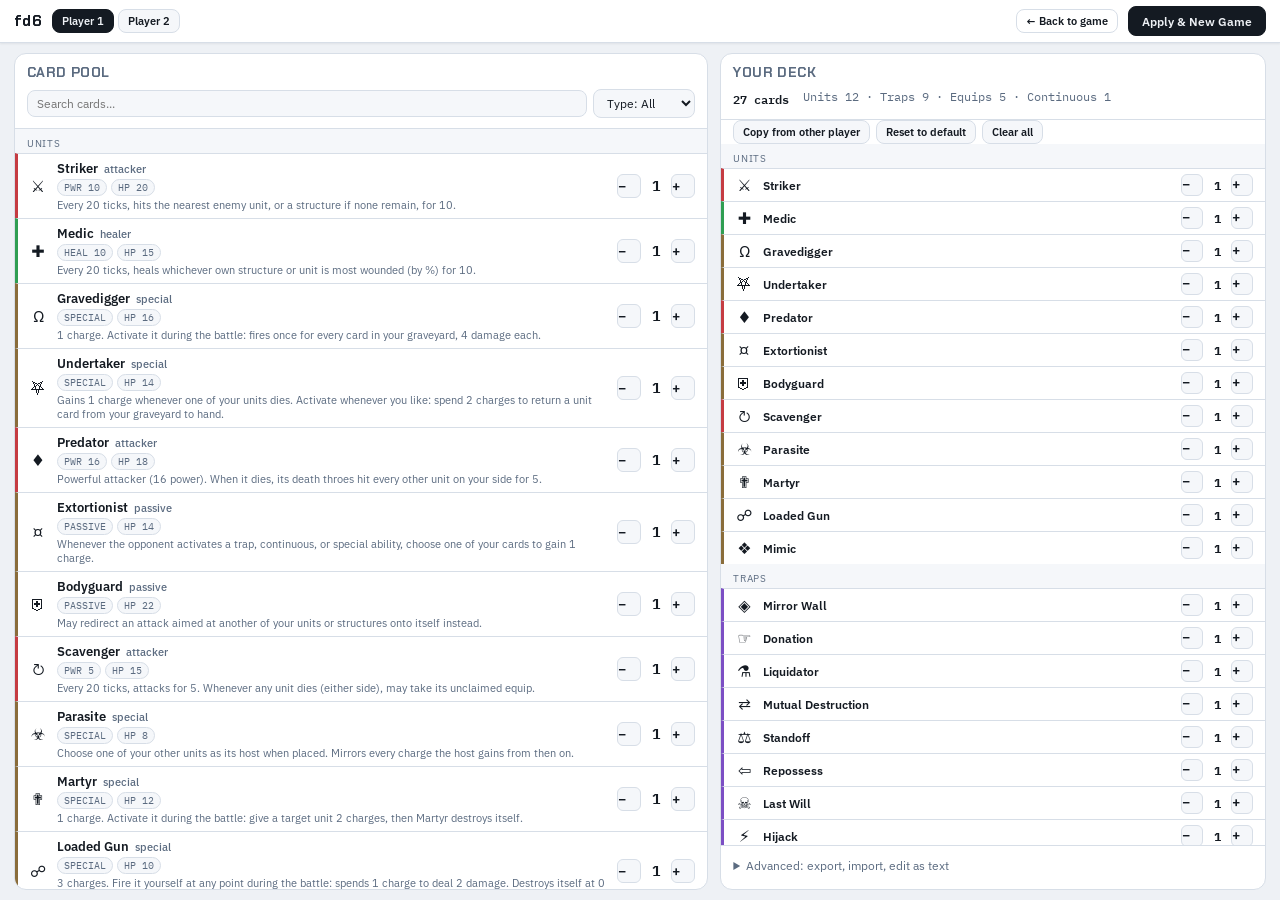
==== decks.html @ 90c2133b "wip" ====
<!DOCTYPE html>
<html lang="en">
<head>
<meta charset="UTF-8">
<meta name="viewport" content="width=device-width, initial-scale=1.0">
<title>Deck Builder · fd6</title>
<link rel="preconnect" href="https://fonts.gstatic.com" crossorigin>
<link rel="stylesheet" href="https://fonts.googleapis.com/css2?family=Chakra+Petch:wght@500;600;700&family=IBM+Plex+Sans:wght@400;500;600&family=IBM+Plex+Mono:wght@400;500;600&display=swap">
<link rel="stylesheet" href="shared.css">
<style>
  html,body{ overflow:hidden; }

  .deck-tabs{ display:flex; gap:4px; }
  .deck-tab.active{ background:var(--text); color:var(--bg); border-color:var(--text); }

  .builder{
    flex:1 1 auto; min-height:0; max-width:1300px; width:100%; margin:0 auto;
    padding:10px 14px; display:flex; gap:12px;
  }
  .pane{
    background:var(--panel); border:1px solid var(--line); border-radius:12px;
    display:flex; flex-direction:column; min-height:0; overflow:hidden;
  }
  .pool-pane{ flex:1 1 56%; }
  .deck-pane{ flex:1 1 44%; }

  .pane-head{ flex:0 0 auto; padding:10px 12px; border-bottom:1px solid var(--line); display:flex; flex-direction:column; gap:8px; }
  .pane-title{ font-family:'Chakra Petch',sans-serif; font-weight:700; font-size:.85rem; letter-spacing:.03em; text-transform:uppercase; color:var(--text-dim); }
  .pane-toolbar{ display:flex; gap:6px; flex-wrap:wrap; align-items:center; }
  .pane-toolbar input[type="search"], .pane-toolbar select{
    font-family:inherit; font-size:.76rem; padding:5px 9px; border-radius:8px;
    border:1px solid var(--line); background:var(--panel-2); color:var(--text);
  }
  .pane-toolbar input[type="search"]{ flex:1 1 140px; min-width:110px; }

  .deck-summary{ display:flex; gap:14px; flex-wrap:wrap; font-size:.72rem; color:var(--text-dim); }
  .deck-summary span:first-child{ color:var(--text); font-weight:600; }
  .deck-summary.warn span:first-child{ color:var(--danger); }

  .pane-list{ flex:1 1 auto; min-height:0; overflow-y:auto; }
  .row-group{ font-size:.6rem; text-transform:uppercase; letter-spacing:.07em; color:var(--text-dim); padding:8px 12px 3px; background:var(--panel-2); position:sticky; top:0; }
  .empty-msg{ font-size:.75rem; color:var(--text-dim); font-style:italic; padding:20px 14px; text-align:center; }

  .row-card{ display:flex; align-items:center; gap:8px; padding:6px 12px 6px 9px; border-top:1px solid var(--line); border-left:3px solid var(--line); }
  .row-card.cattack{ border-left-color:var(--danger); }
  .row-card.cheal{ border-left-color:var(--heal); }
  .row-card.ctrap{ border-left-color:var(--trap); }
  .row-card.cequip{ border-left-color:var(--equip); }
  .row-card.cspecial{ border-left-color:var(--special); }
  .row-card .icon{ width:22px; text-align:center; font-size:1rem; flex:0 0 auto; }
  .row-card .info{ flex:1 1 auto; min-width:0; }
  .row-card .name{ font-weight:600; font-size:.8rem; }
  .row-card .name small{ font-weight:500; color:var(--text-dim); margin-left:6px; font-size:.68rem; }
  .row-card .pills{ display:flex; gap:4px; flex-wrap:wrap; margin:2px 0; }
  .pill-stat{ font-size:.62rem; padding:1px 6px; border-radius:999px; background:var(--panel-2); border:1px solid var(--line); color:var(--text-dim); white-space:nowrap; }
  .row-card .fx{ font-size:.7rem; color:var(--text-dim); }
  .row-card.maxed{ opacity:.55; }

  /* pool pane: full stepper */
  .stepper{ display:flex; align-items:center; gap:2px; flex:0 0 auto; }
  .stepper button{ width:24px; height:24px; padding:0; border-radius:6px; font-size:.9rem; line-height:1; }
  .stepper b{ width:26px; text-align:center; font-size:.85rem; }

  /* deck pane: compact manifest row */
  .row-card.compact{ padding:5px 12px 5px 9px; cursor:pointer; }
  .row-card.compact:hover{ background:var(--panel-2); }
  .row-card.compact .name{ font-size:.78rem; }
  .row-card.compact .qty-ctrl{ display:flex; align-items:center; gap:6px; flex:0 0 auto; }
  .row-card.compact .qty-badge{ font-size:.78rem; font-weight:700; min-width:16px; text-align:center; }
  .row-card.compact .mini-btn{ width:22px; height:22px; padding:0; border-radius:6px; font-size:.85rem; line-height:1; }

  .deck-actions{ display:flex; gap:6px; flex-wrap:wrap; align-items:center; padding:0 12px; }
  .advanced{ flex:0 0 auto; border-top:1px solid var(--line); padding:8px 12px 12px; }
  .advanced summary{ font-size:.75rem; color:var(--text-dim); cursor:pointer; padding:4px 0; }
  .advanced-body{ display:flex; flex-direction:column; gap:8px; margin-top:6px; }
  .advanced textarea{ width:100%; font-size:.72rem; background:var(--panel-2); color:var(--text); border:1px solid var(--line); border-radius:8px; padding:8px; resize:vertical; }
  .deck-text-status{ font-size:.72rem; color:var(--text-dim); white-space:pre-wrap; }
  .deck-text-status.error{ color:var(--danger); }

  @media (max-width:820px){
    html,body{ overflow-y:auto; }
    .builder{ flex-direction:column; overflow:visible; }
    .pane{ flex:0 0 auto; max-height:60vh; }
  }
</style>
</head>
<body>

<header class="topbar">
  <div class="topbar-inner">
    <div class="brand">fd6<small>deck builder</small></div>
    <div class="deck-tabs" role="tablist">
      <button class="btn small deck-tab" id="deckTab0" role="tab">Player 1</button>
      <button class="btn small deck-tab" id="deckTab1" role="tab">Player 2</button>
    </div>
    <span class="spacer"></span>
    <a class="btn ghost small" href="index.html">← Back to game</a>
    <button class="btn primary" id="deckApply">Apply &amp; New Game</button>
  </div>
</header>

<main class="builder">
  <section class="pane pool-pane">
    <div class="pane-head">
      <div class="pane-title">Card pool</div>
      <div class="pane-toolbar">
        <input type="search" id="deckSearch" placeholder="Search cards..." aria-label="Search cards">
        <select id="deckTypeFilter" aria-label="Filter by type">
          <option value="all">Type: All</option>
          <option value="unit">Units</option>
          <option value="trap">Traps</option>
          <option value="equip">Equips</option>
          <option value="continuous">Continuous</option>
        </select>
      </div>
    </div>
    <div class="pane-list" id="poolList"></div>
  </section>

  <section class="pane deck-pane">
    <div class="pane-head">
      <div class="pane-title">Your deck</div>
      <div class="deck-summary mono" id="deckSummary"><span id="deckTotal"></span><span id="deckBreakdown"></span></div>
    </div>
    <div class="deck-actions">
      <button class="btn small" id="deckCopy">Copy from other player</button>
      <button class="btn small" id="deckDefault">Reset to default</button>
      <button class="btn small" id="deckClearAll" title="Remove every card from this deck">Clear all</button>
    </div>
    <div class="pane-list" id="deckList"></div>
    <details class="advanced">
      <summary>Advanced: export, import, edit as text</summary>
      <div class="advanced-body">
        <textarea id="deckTextarea" class="mono" spellcheck="false" rows="8"></textarea>
        <div class="deck-actions" style="padding:0;">
          <button class="btn small" id="deckTextApply">Apply text</button>
          <span class="deck-text-status" id="deckTextStatus"></span>
        </div>
        <div class="deck-actions" style="padding:0;">
          <button class="btn small" id="deckExport" title="Download both decks as decks.txt">Export file</button>
          <button class="btn small" id="deckImport" title="Load decks from a text file">Import file</button>
          <input type="file" id="deckFileInput" accept=".txt,text/plain" hidden>
        </div>
      </div>
    </details>
  </section>
</main>

<script src="shared.js"></script>
<script>
(function(){
  var deckRecipes = loadDeckRecipes();
  var deckEditorSide = 0;
  var searchText = '';
  var typeFilter = 'all';
  var DECK_GROUPS = [['Units', 'unit'], ['Traps', 'trap'], ['Equips', 'equip'], ['Continuous', 'continuous']];

  function deckTotal(recipe){ return Object.keys(recipe).reduce(function(a, k){ return a + recipe[k]; }, 0); }
  function matchesFilter(card){
    if (typeFilter !== 'all' && card.type !== typeFilter) return false;
    var s = searchText.trim().toLowerCase();
    if (!s) return true;
    return card.name.toLowerCase().indexOf(s) !== -1 || card.effect.toLowerCase().indexOf(s) !== -1;
  }
  function visibleKeys(){
    return Object.keys(CARD_DEFS).filter(function(key){ return matchesFilter(CARD_DEFS[key]); });
  }

  function renderPool(){
    var recipe = deckRecipes[deckEditorSide];
    var keys = visibleKeys();
    var list = document.getElementById('poolList');
    list.innerHTML = '';
    DECK_GROUPS.forEach(function(g){
      var groupKeys = keys.filter(function(key){ return CARD_DEFS[key].type === g[1]; });
      if (!groupKeys.length) return;
      list.appendChild(el('div', 'row-group', {})).textContent = g[0];
      groupKeys.forEach(function(key){
        var card = CARD_DEFS[key];
        var qty = recipe[key];
        var maxed = qty >= MAX_COPIES;
        var row = el('div', 'row-card ' + cardColorClass(card) + (maxed ? ' maxed' : ''), {});
        var sub = card.type === 'unit' ? card.unitType : '';
        var lines = statLines(card).filter(Boolean);
        var pills = lines.map(function(l){ return '<span class="pill-stat mono">' + l + '</span>'; }).join('');
        row.innerHTML =
          '<div class="icon">' + card.icon + '</div>' +
          '<div class="info"><div class="name">' + card.name + (sub ? '<small>' + sub + '</small>' : '') + '</div>' +
          '<div class="pills">' + pills + '</div>' +
          '<div class="fx">' + card.effect + '</div></div>' +
          '<div class="stepper"><button class="btn" type="button" aria-label="fewer">−</button><b class="mono">' + qty + '</b><button class="btn" type="button" aria-label="more">+</button></div>';
        var btns = row.querySelectorAll('button');
        btns[0].disabled = qty <= 0;
        btns[1].disabled = maxed;
        btns[0].addEventListener('click', function(){ recipe[key] = Math.max(0, recipe[key] - 1); renderAll(); });
        btns[1].addEventListener('click', function(){ recipe[key] = Math.min(MAX_COPIES, recipe[key] + 1); renderAll(); });
        list.appendChild(row);
      });
    });
    if (!keys.length) list.appendChild(el('div', 'empty-msg', {})).textContent = 'No cards match your search.';
  }

  function renderDeckPane(){
    var recipe = deckRecipes[deckEditorSide];
    var total = deckTotal(recipe);
    document.getElementById('deckTotal').textContent = total + ' cards';
    document.getElementById('deckBreakdown').textContent = DECK_GROUPS.map(function(g){
      var n = Object.keys(recipe).reduce(function(a, k){ return a + (CARD_DEFS[k].type === g[1] ? recipe[k] : 0); }, 0);
      return g[0] + ' ' + n;
    }).join(' · ');
    document.getElementById('deckSummary').className = 'deck-summary mono' + (total < INITIAL_HAND ? ' warn' : '');
    if (total < INITIAL_HAND){
      document.getElementById('deckBreakdown').textContent += ' · needs at least ' + INITIAL_HAND + ' for the opening hand';
    }

    var list = document.getElementById('deckList');
    list.innerHTML = '';
    var any = false;
    DECK_GROUPS.forEach(function(g){
      var keys = Object.keys(CARD_DEFS).filter(function(key){ return CARD_DEFS[key].type === g[1] && recipe[key] > 0; });
      if (!keys.length) return;
      any = true;
      list.appendChild(el('div', 'row-group', {})).textContent = g[0];
      keys.forEach(function(key){
        var card = CARD_DEFS[key];
        var row = el('div', 'row-card compact ' + cardColorClass(card), { tabindex:'0', role:'button', title:'Click to remove one copy' });
        row.innerHTML =
          '<div class="icon">' + card.icon + '</div>' +
          '<div class="info"><div class="name">' + card.name + '</div></div>' +
          '<div class="qty-ctrl">' +
            '<button class="btn mini-btn" type="button" aria-label="fewer">−</button>' +
            '<span class="qty-badge mono">' + recipe[key] + '</span>' +
            '<button class="btn mini-btn" type="button" aria-label="more" ' + (recipe[key] >= MAX_COPIES ? 'disabled' : '') + '>+</button>' +
          '</div>';
        var btns = row.querySelectorAll('button');
        btns[0].addEventListener('click', function(e){ e.stopPropagation(); recipe[key] = Math.max(0, recipe[key] - 1); renderAll(); });
        btns[1].addEventListener('click', function(e){ e.stopPropagation(); recipe[key] = Math.min(MAX_COPIES, recipe[key] + 1); renderAll(); });
        row.addEventListener('click', function(){ recipe[key] = Math.max(0, recipe[key] - 1); renderAll(); });
        row.addEventListener('keydown', function(e){ if (e.key === 'Enter' || e.key === ' '){ e.preventDefault(); recipe[key] = Math.max(0, recipe[key] - 1); renderAll(); } });
        list.appendChild(row);
      });
    });
    if (!any) list.appendChild(el('div', 'empty-msg', {})).textContent = 'Your deck is empty — add cards from the pool on the left.';
  }

  function renderAll(){
    [0, 1].forEach(function(i){ document.getElementById('deckTab' + i).className = 'btn small deck-tab' + (i === deckEditorSide ? ' active' : ''); });
    document.getElementById('deckTextarea').value = decksToText(deckRecipes);
    document.getElementById('deckTextStatus').textContent = '';
    renderPool();
    renderDeckPane();
  }

  document.getElementById('deckTab0').addEventListener('click', function(){ deckEditorSide = 0; renderAll(); });
  document.getElementById('deckTab1').addEventListener('click', function(){ deckEditorSide = 1; renderAll(); });
  document.getElementById('deckSearch').addEventListener('input', function(e){ searchText = e.target.value; renderPool(); });
  document.getElementById('deckTypeFilter').addEventListener('change', function(e){ typeFilter = e.target.value; renderPool(); });

  document.getElementById('deckCopy').addEventListener('click', function(){
    deckRecipes[deckEditorSide] = JSON.parse(JSON.stringify(deckRecipes[1 - deckEditorSide]));
    renderAll();
  });
  document.getElementById('deckDefault').addEventListener('click', function(){
    deckRecipes[deckEditorSide] = defaultRecipe();
    renderAll();
  });
  document.getElementById('deckClearAll').addEventListener('click', function(){
    deckRecipes[deckEditorSide] = emptyRecipe();
    renderAll();
  });

  function applyDecksText(text, sourceLabel){
    var parsed = parseDecksText(text);
    var status = document.getElementById('deckTextStatus');
    if (parsed.errors.length){
      status.className = 'deck-text-status error';
      status.textContent = parsed.errors.join('\n');
      return false;
    }
    deckRecipes = parsed.recipes;
    renderAll();
    status.className = 'deck-text-status';
    status.textContent = 'Loaded' + (sourceLabel ? ' from ' + sourceLabel : '') + '.';
    return true;
  }
  document.getElementById('deckTextApply').addEventListener('click', function(){
    applyDecksText(document.getElementById('deckTextarea').value, '');
  });
  document.getElementById('deckExport').addEventListener('click', function(){
    var blob = new Blob([decksToText(deckRecipes)], { type: 'text/plain' });
    var a = document.createElement('a');
    a.href = URL.createObjectURL(blob);
    a.download = 'decks.txt';
    document.body.appendChild(a); a.click(); a.remove();
    setTimeout(function(){ URL.revokeObjectURL(a.href); }, 1000);
  });
  document.getElementById('deckImport').addEventListener('click', function(){ document.getElementById('deckFileInput').click(); });
  document.getElementById('deckFileInput').addEventListener('change', function(e){
    var file = e.target.files && e.target.files[0];
    if (!file) return;
    var reader = new FileReader();
    reader.onload = function(){
      document.getElementById('deckTextarea').value = reader.result;
      document.querySelector('.advanced').open = true;
      applyDecksText(reader.result, file.name);
    };
    reader.readAsText(file);
    e.target.value = '';
  });

  document.getElementById('deckApply').addEventListener('click', function(){
    if (deckRecipes.some(function(r){ return deckTotal(r) < INITIAL_HAND; })){
      alert('Each deck needs at least ' + INITIAL_HAND + ' cards for the opening hand.');
      return;
    }
    saveDeckRecipes(deckRecipes);
    window.location.href = 'index.html';
  });

  document.addEventListener('keydown', function(e){
    if (e.key === 'Escape') window.location.href = 'index.html';
  });

  renderAll();
})();
</script>
</body>
</html>
---- shared.css ----
/* Shared design tokens + base styles for fd6 pages (index.html, decks.html). */
:root{
  --bg:#eef1f5; --panel:#ffffff; --panel-2:#f5f7fa; --line:#d7dee7;
  --text:#141a22; --text-dim:#5b6b80;
  --p1:#0e8f88; --p1-bg:#e3f7f5;
  --p2:#c1690a; --p2-bg:#fdf0e2;
  --danger:#c53c42; --heal:#2f9e52; --trap:#7c4fc4;
  --equip:#3f6fb0; --special:#8a6d3b;
  --shadow:0 1px 2px rgba(20,26,34,.07);
  color-scheme: light dark;
}
@media (prefers-color-scheme: dark){
  :root:not([data-theme="light"]){
    --bg:#0b0f14; --panel:#121821; --panel-2:#1a2230; --line:#2a3446;
    --text:#e8edf4; --text-dim:#8fa0b8;
    --p1:#4fd1c5; --p1-bg:#12302e;
    --p2:#f0a35a; --p2-bg:#3a2716;
    --danger:#ff7373; --heal:#7ee08a; --trap:#c79bfa;
    --equip:#7fb0ff; --special:#e0b989;
    --shadow:0 1px 3px rgba(0,0,0,.45);
  }
}
:root[data-theme="dark"]{
  --bg:#0b0f14; --panel:#121821; --panel-2:#1a2230; --line:#2a3446;
  --text:#e8edf4; --text-dim:#8fa0b8;
  --p1:#4fd1c5; --p1-bg:#12302e;
  --p2:#f0a35a; --p2-bg:#3a2716;
  --danger:#ff7373; --heal:#7ee08a; --trap:#c79bfa;
  --equip:#7fb0ff; --special:#e0b989;
  --shadow:0 1px 3px rgba(0,0,0,.45);
}

*{box-sizing:border-box;}
html,body{ margin:0; padding:0; height:100%; }
body{
  background:var(--bg); color:var(--text);
  font-family:'IBM Plex Sans', system-ui, sans-serif;
  display:flex; flex-direction:column;
}
.mono{ font-family:'IBM Plex Mono', ui-monospace, monospace; }
.display{ font-family:'Chakra Petch', system-ui, sans-serif; }

button{ font-family:inherit; }
button:focus-visible, .card:focus-visible, .slot:focus-visible, summary:focus-visible{
  outline:2px solid var(--p1); outline-offset:2px;
}

/* ---------- Topbar ---------- */
.topbar{
  flex:0 0 auto;
  background:var(--panel); border-bottom:1px solid var(--line);
  padding:6px 14px; box-shadow:var(--shadow);
}
.topbar-inner{
  max-width:1300px; margin:0 auto; display:flex; align-items:center;
  gap:10px; flex-wrap:wrap;
}
.brand{ font-family:'Chakra Petch',sans-serif; font-weight:700; font-size:.95rem; letter-spacing:.02em; white-space:nowrap; }
.brand small{ display:none; }
.pill{
  border:1px solid var(--line); border-radius:999px; padding:2px 9px;
  background:var(--panel-2); white-space:nowrap;
}
.spacer{ flex:1 1 auto; }
.btn{
  font-weight:600; font-size:.78rem; padding:6px 13px; border-radius:8px;
  border:1px solid var(--line); background:var(--panel-2); color:var(--text); cursor:pointer;
  text-decoration:none; display:inline-flex; align-items:center;
}
.btn:hover:not(:disabled){ border-color:var(--p1); }
.btn:disabled{ opacity:.5; cursor:default; }
.btn.primary{ background:var(--text); color:var(--bg); border-color:var(--text); }
.btn.ghost{ background:transparent; }
.btn.small{ padding:4px 9px; font-size:.68rem; }

[hidden]{ display:none !important; }
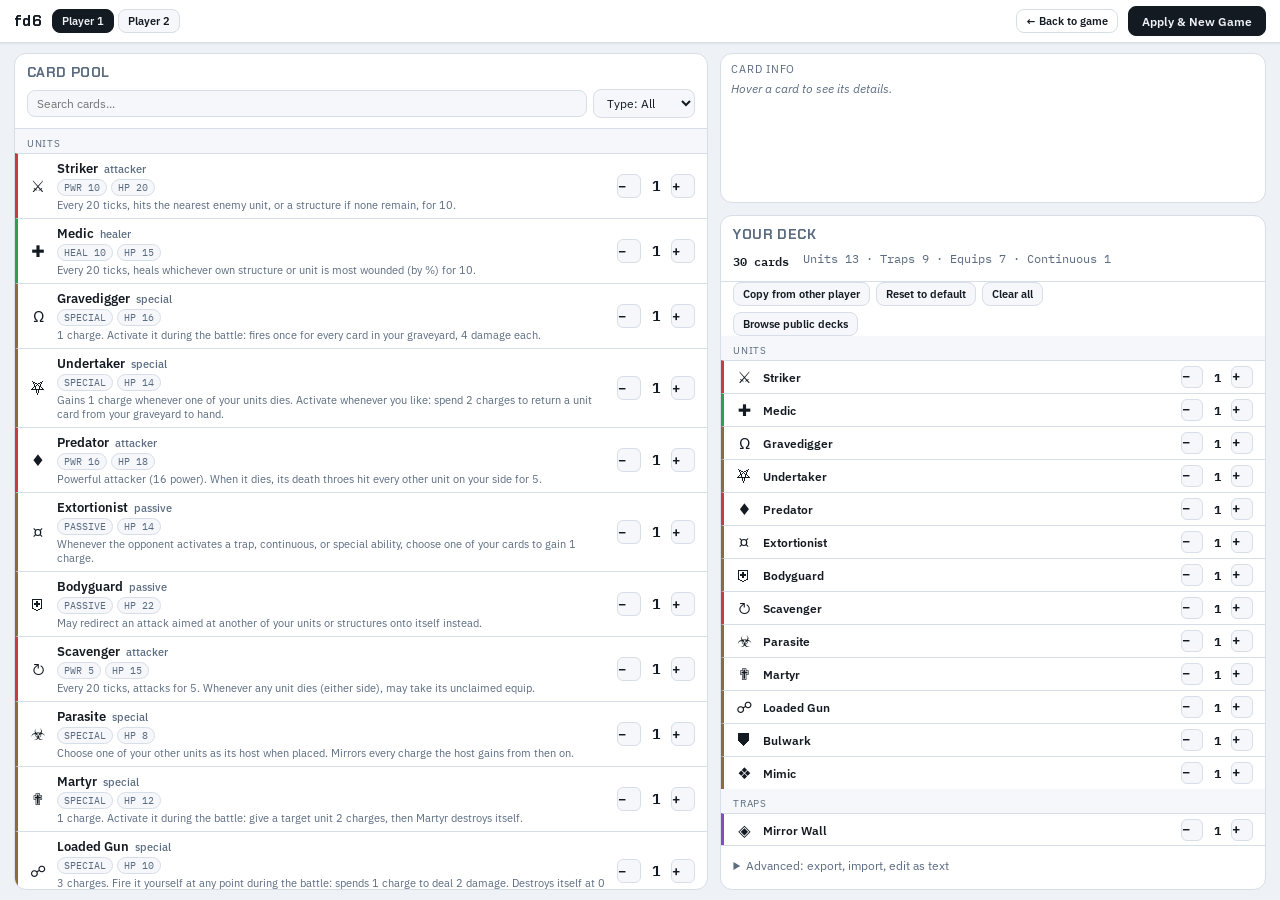
==== commit 156dddc2: "wip" ====
--- a/decks.html
+++ b/decks.html
@@ -22,7 +22,10 @@
     display:flex; flex-direction:column; min-height:0; overflow:hidden;
   }
   .pool-pane{ flex:1 1 56%; }
-  .deck-pane{ flex:1 1 44%; }
+  .side-col{ flex:1 1 44%; display:flex; flex-direction:column; gap:12px; min-height:0; }
+  .deck-pane{ flex:1 1 auto; }
+  /* fixed height so hovering cards with longer effect text doesn't push the deck list around */
+  .side-col .inspector{ height:150px; overflow-y:auto; }
 
   .pane-head{ flex:0 0 auto; padding:10px 12px; border-bottom:1px solid var(--line); display:flex; flex-direction:column; gap:8px; }
   .pane-title{ font-family:'Chakra Petch',sans-serif; font-weight:700; font-size:.85rem; letter-spacing:.03em; text-transform:uppercase; color:var(--text-dim); }
@@ -70,6 +73,35 @@
   .row-card.compact .mini-btn{ width:22px; height:22px; padding:0; border-radius:6px; font-size:.85rem; line-height:1; }
 
   .deck-actions{ display:flex; gap:6px; flex-wrap:wrap; align-items:center; padding:0 12px; }
+  .shared-status{ font-size:.68rem; color:var(--text-dim); padding:4px 12px 0; }
+  .shared-status.error{ color:var(--danger); }
+
+  /* public decks browser */
+  .modal{ position:fixed; inset:0; background:rgba(8,12,18,.55); display:flex; align-items:center; justify-content:center; padding:16px; z-index:50; }
+  .modal-card{
+    background:var(--panel); border:1px solid var(--line); border-radius:12px; box-shadow:var(--shadow);
+    width:100%; max-width:720px; max-height:100%; display:flex; flex-direction:column; min-height:0;
+  }
+  .modal-head{ flex:0 0 auto; display:flex; align-items:center; gap:8px; padding:10px 12px; border-bottom:1px solid var(--line); }
+  .modal-head input[type="search"]{
+    flex:1 1 auto; min-width:0; font-family:inherit; font-size:.76rem; padding:5px 9px; border-radius:8px;
+    border:1px solid var(--line); background:var(--panel-2); color:var(--text);
+  }
+  .modal-list{ flex:1 1 auto; min-height:0; overflow-y:auto; }
+  .pub-deck{ padding:10px 12px; border-top:1px solid var(--line); display:flex; flex-direction:column; gap:6px; }
+  .pub-deck:first-child{ border-top:none; }
+  .pub-head{ display:flex; align-items:center; gap:8px; flex-wrap:wrap; }
+  .pub-name{ font-family:'Chakra Petch',sans-serif; font-weight:700; font-size:.9rem; }
+  .pub-meta{ font-size:.66rem; color:var(--text-dim); flex:1 1 auto; }
+  .pub-actions{ display:flex; gap:4px; }
+  .pub-cards{ display:flex; flex-wrap:wrap; gap:4px; }
+  .pub-chip{ font-size:.66rem; padding:2px 7px; border-radius:999px; background:var(--panel-2); border:1px solid var(--line); border-left-width:3px; white-space:nowrap; }
+  .pub-chip.cattack{ border-left-color:var(--danger); }
+  .pub-chip.cheal{ border-left-color:var(--heal); }
+  .pub-chip.ctrap{ border-left-color:var(--trap); }
+  .pub-chip.cequip{ border-left-color:var(--equip); }
+  .pub-chip.cspecial{ border-left-color:var(--special); }
+  .pub-error{ font-size:.68rem; color:var(--danger); white-space:pre-wrap; }
   .advanced{ flex:0 0 auto; border-top:1px solid var(--line); padding:8px 12px 12px; }
   .advanced summary{ font-size:.75rem; color:var(--text-dim); cursor:pointer; padding:4px 0; }
   .advanced-body{ display:flex; flex-direction:column; gap:8px; margin-top:6px; }
@@ -81,6 +113,7 @@
     html,body{ overflow-y:auto; }
     .builder{ flex-direction:column; overflow:visible; }
     .pane{ flex:0 0 auto; max-height:60vh; }
+    .side-col{ flex:0 0 auto; }
   }
 </style>
 </head>
@@ -117,34 +150,57 @@
     <div class="pane-list" id="poolList"></div>
   </section>
 
-  <section class="pane deck-pane">
-    <div class="pane-head">
-      <div class="pane-title">Your deck</div>
-      <div class="deck-summary mono" id="deckSummary"><span id="deckTotal"></span><span id="deckBreakdown"></span></div>
+  <div class="side-col">
+    <div class="inspector" id="inspector">
+      <div class="inspector-head"><span>Card Info</span></div>
+      <div id="inspectorBody"><div class="inspector-empty">Hover a card to see its details.</div></div>
     </div>
-    <div class="deck-actions">
-      <button class="btn small" id="deckCopy">Copy from other player</button>
-      <button class="btn small" id="deckDefault">Reset to default</button>
-      <button class="btn small" id="deckClearAll" title="Remove every card from this deck">Clear all</button>
+
+    <section class="pane deck-pane">
+      <div class="pane-head">
+        <div class="pane-title">Your deck</div>
+        <div class="deck-summary mono" id="deckSummary"><span id="deckTotal"></span><span id="deckBreakdown"></span></div>
+      </div>
+      <div class="deck-actions">
+        <button class="btn small" id="deckCopy">Copy from other player</button>
+        <button class="btn small" id="deckDefault">Reset to default</button>
+        <button class="btn small" id="deckClearAll" title="Remove every card from this deck">Clear all</button>
+      </div>
+      <div class="deck-actions" style="padding-top:6px;">
+        <button class="btn small" id="publicBrowse" title="Browse the decks in the project's decks/ folder">Browse public decks</button>
+        <button class="btn small" id="deckSaveShared" title="Save this deck as a file in the project's decks/ folder" hidden>Save as public deck</button>
+      </div>
+      <div class="shared-status" id="sharedStatus" hidden></div>
+      <div class="pane-list" id="deckList"></div>
+      <details class="advanced">
+        <summary>Advanced: export, import, edit as text</summary>
+        <div class="advanced-body">
+          <textarea id="deckTextarea" class="mono" spellcheck="false" rows="8"></textarea>
+          <div class="deck-actions" style="padding:0;">
+            <button class="btn small" id="deckTextApply">Apply text</button>
+            <span class="deck-text-status" id="deckTextStatus"></span>
+          </div>
+          <div class="deck-actions" style="padding:0;">
+            <button class="btn small" id="deckExport" title="Download both decks as decks.txt">Export file</button>
+            <button class="btn small" id="deckImport" title="Load decks from a text file">Import file</button>
+            <input type="file" id="deckFileInput" accept=".txt,text/plain" hidden>
+          </div>
+        </div>
+      </details>
+    </section>
+  </div>
+</main>
+
+<div class="modal" id="publicModal" hidden>
+  <div class="modal-card" role="dialog" aria-modal="true" aria-labelledby="publicTitle">
+    <div class="modal-head">
+      <div class="pane-title" id="publicTitle">Public decks</div>
+      <input type="search" id="publicSearch" placeholder="Search by deck or card name..." aria-label="Search public decks">
+      <button class="btn small ghost" id="publicClose" type="button" aria-label="Close">✕</button>
     </div>
-    <div class="pane-list" id="deckList"></div>
-    <details class="advanced">
-      <summary>Advanced: export, import, edit as text</summary>
-      <div class="advanced-body">
-        <textarea id="deckTextarea" class="mono" spellcheck="false" rows="8"></textarea>
-        <div class="deck-actions" style="padding:0;">
-          <button class="btn small" id="deckTextApply">Apply text</button>
-          <span class="deck-text-status" id="deckTextStatus"></span>
-        </div>
-        <div class="deck-actions" style="padding:0;">
-          <button class="btn small" id="deckExport" title="Download both decks as decks.txt">Export file</button>
-          <button class="btn small" id="deckImport" title="Load decks from a text file">Import file</button>
-          <input type="file" id="deckFileInput" accept=".txt,text/plain" hidden>
-        </div>
-      </div>
-    </details>
-  </section>
-</main>
+    <div class="modal-list" id="publicList"></div>
+  </div>
+</div>
 
 <script src="shared.js"></script>
 <script>
@@ -164,6 +220,17 @@
   }
   function visibleKeys(){
     return Object.keys(CARD_DEFS).filter(function(key){ return matchesFilter(CARD_DEFS[key]); });
+  }
+
+  // Hovering (or focusing) a row shows it in the Card Info panel; the last card stays shown after the pointer leaves.
+  function inspectCard(key){
+    var card = CARD_DEFS[key];
+    document.getElementById('inspector').className = 'inspector ' + cardColorClass(card);
+    document.getElementById('inspectorBody').innerHTML = inspectorCardHtml(card);
+  }
+  function bindInspect(row, key){
+    row.addEventListener('mouseenter', function(){ inspectCard(key); });
+    row.addEventListener('focusin', function(){ inspectCard(key); });
   }
 
   function renderPool(){
@@ -194,6 +261,7 @@
         btns[1].disabled = maxed;
         btns[0].addEventListener('click', function(){ recipe[key] = Math.max(0, recipe[key] - 1); renderAll(); });
         btns[1].addEventListener('click', function(){ recipe[key] = Math.min(MAX_COPIES, recipe[key] + 1); renderAll(); });
+        bindInspect(row, key);
         list.appendChild(row);
       });
     });
@@ -237,6 +305,7 @@
         btns[1].addEventListener('click', function(e){ e.stopPropagation(); recipe[key] = Math.min(MAX_COPIES, recipe[key] + 1); renderAll(); });
         row.addEventListener('click', function(){ recipe[key] = Math.max(0, recipe[key] - 1); renderAll(); });
         row.addEventListener('keydown', function(e){ if (e.key === 'Enter' || e.key === ' '){ e.preventDefault(); recipe[key] = Math.max(0, recipe[key] - 1); renderAll(); } });
+        bindInspect(row, key);
         list.appendChild(row);
       });
     });
@@ -308,6 +377,129 @@
     e.target.value = '';
   });
 
+  // ---------- Public decks (decks/ folder) ----------
+  // Each public deck is decks/<name>.txt, listed in decks/index.json. Browsing works wherever the site is served;
+  // saving needs the local server (node server.js), so the Save button only appears when it responds.
+  var lastSavedName = '';
+  var publicDecks = [];   // [{ file, name, recipe, errors }]
+  var publicSearch = '';
+
+  function showSharedStatus(text, isError){
+    var s = document.getElementById('sharedStatus');
+    s.hidden = !text;
+    s.className = 'shared-status' + (isError ? ' error' : '');
+    s.textContent = text || '';
+  }
+
+  function fetchPublicDecks(){
+    return fetch('decks/index.json', { cache: 'no-store' })
+      .then(function(r){ return r.ok ? r.json() : []; })
+      .then(function(list){
+        return Promise.all(list.map(function(d){
+          return fetch('decks/' + encodeURIComponent(d.file), { cache: 'no-store' })
+            .then(function(r){ if (!r.ok) throw new Error('HTTP ' + r.status); return r.text(); })
+            .then(function(text){ var p = parseDeckText(text); return { file: d.file, name: d.name, recipe: p.recipe, errors: p.errors }; })
+            .catch(function(err){ return { file: d.file, name: d.name, recipe: emptyRecipe(), errors: ['Could not load: ' + err.message] }; });
+        }));
+      });
+  }
+
+  function deckMatchesSearch(d){
+    var q = publicSearch.trim().toLowerCase();
+    if (!q) return true;
+    if (d.name.toLowerCase().indexOf(q) !== -1) return true;
+    return Object.keys(d.recipe).some(function(k){ return d.recipe[k] > 0 && CARD_DEFS[k].name.toLowerCase().indexOf(q) !== -1; });
+  }
+
+  function renderPublicList(message){
+    var list = document.getElementById('publicList');
+    list.innerHTML = '';
+    if (message){ list.appendChild(el('div', 'empty-msg', {})).textContent = message; return; }
+    var shown = publicDecks.filter(deckMatchesSearch);
+    if (!shown.length){
+      list.appendChild(el('div', 'empty-msg', {})).textContent = publicDecks.length ? 'No public decks match your search.' : 'No public decks yet — build one and press "Save as public deck".';
+      return;
+    }
+    shown.forEach(function(d){
+      var total = deckTotal(d.recipe);
+      var row = el('div', 'pub-deck', {});
+      var head = row.appendChild(el('div', 'pub-head', {}));
+      head.appendChild(el('div', 'pub-name', {})).textContent = d.name;
+      head.appendChild(el('div', 'pub-meta mono', {})).textContent = total + ' cards · ' + DECK_GROUPS.map(function(g){
+        return g[0] + ' ' + Object.keys(d.recipe).reduce(function(a, k){ return a + (CARD_DEFS[k].type === g[1] ? d.recipe[k] : 0); }, 0);
+      }).join(' · ');
+      var actions = head.appendChild(el('div', 'pub-actions', {}));
+      [0, 1].forEach(function(side){
+        var b = actions.appendChild(el('button', 'btn small', { type: 'button' }));
+        b.textContent = 'Use for P' + (side + 1);
+        b.disabled = total === 0 || d.errors.length > 0;
+        b.addEventListener('click', function(){ usePublicDeck(d, side); });
+      });
+      if (d.errors.length) row.appendChild(el('div', 'pub-error', {})).textContent = d.file + ':\n' + d.errors.join('\n');
+      var cards = row.appendChild(el('div', 'pub-cards', {}));
+      Object.keys(CARD_DEFS).forEach(function(k){
+        if (!(d.recipe[k] > 0)) return;
+        var card = CARD_DEFS[k];
+        var chip = cards.appendChild(el('span', 'pub-chip ' + cardColorClass(card), { title: card.effect }));
+        chip.textContent = card.icon + ' ' + card.name + ' ×' + d.recipe[k];
+      });
+      list.appendChild(row);
+    });
+  }
+
+  function usePublicDeck(d, side){
+    deckRecipes[side] = JSON.parse(JSON.stringify(d.recipe));
+    deckEditorSide = side;
+    lastSavedName = d.name;
+    closePublicDecks();
+    renderAll();
+    showSharedStatus('Loaded "' + d.name + '" into Player ' + (side + 1) + '.');
+  }
+
+  function openPublicDecks(){
+    document.getElementById('publicModal').hidden = false;
+    document.getElementById('publicSearch').focus();
+    renderPublicList('Loading…');
+    fetchPublicDecks()
+      .then(function(decks){ publicDecks = decks; renderPublicList(); })
+      .catch(function(){ renderPublicList('Could not reach the decks/ folder. Run "node server.js" and open http://localhost:8000/decks.html.'); });
+  }
+  function closePublicDecks(){ document.getElementById('publicModal').hidden = true; }
+  function publicDecksOpen(){ return !document.getElementById('publicModal').hidden; }
+
+  document.getElementById('publicBrowse').addEventListener('click', openPublicDecks);
+  document.getElementById('publicClose').addEventListener('click', closePublicDecks);
+  document.getElementById('publicModal').addEventListener('click', function(e){ if (e.target === e.currentTarget) closePublicDecks(); });
+  document.getElementById('publicSearch').addEventListener('input', function(e){ publicSearch = e.target.value; renderPublicList(); });
+
+  function postDeck(name, overwrite){
+    return fetch('api/decks', {
+      method: 'POST', headers: { 'Content-Type': 'application/json' },
+      body: JSON.stringify({ name: name, text: deckToText(deckRecipes[deckEditorSide], name), overwrite: overwrite })
+    }).then(function(r){ return r.json().then(function(body){ return { status: r.status, body: body }; }); });
+  }
+  document.getElementById('deckSaveShared').addEventListener('click', function(){
+    if (deckTotal(deckRecipes[deckEditorSide]) === 0){ showSharedStatus('This deck is empty — add some cards first.', true); return; }
+    var name = prompt('Name this deck:', lastSavedName);
+    if (name == null || !name.trim()) return;
+    name = name.trim();
+    postDeck(name, false)
+      .then(function(res){
+        if (res.status === 409 && confirm('decks/' + res.body.file + ' already exists. Overwrite it?')) return postDeck(name, true);
+        return res;
+      })
+      .then(function(res){
+        if (!res || res.status === 409) return;
+        if (res.status !== 200){ showSharedStatus(res.body.error || 'Save failed.', true); return; }
+        lastSavedName = name;
+        showSharedStatus('Saved as public deck decks/' + res.body.file + '.');
+      })
+      .catch(function(){ showSharedStatus('Save failed — is node server.js still running?', true); });
+  });
+  fetch('api/status', { cache: 'no-store' })
+    .then(function(r){ if (r.ok) document.getElementById('deckSaveShared').hidden = false; })
+    .catch(function(){});
+
   document.getElementById('deckApply').addEventListener('click', function(){
     if (deckRecipes.some(function(r){ return deckTotal(r) < INITIAL_HAND; })){
       alert('Each deck needs at least ' + INITIAL_HAND + ' cards for the opening hand.');
@@ -318,7 +510,9 @@
   });
 
   document.addEventListener('keydown', function(e){
-    if (e.key === 'Escape') window.location.href = 'index.html';
+    if (e.key !== 'Escape') return;
+    if (publicDecksOpen()) closePublicDecks();
+    else window.location.href = 'index.html';
   });
 
   renderAll();
--- a/shared.css
+++ b/shared.css
@@ -73,4 +73,27 @@
 .btn.ghost{ background:transparent; }
 .btn.small{ padding:4px 9px; font-size:.68rem; }
 
+/* ---------- Card inspector ---------- */
+.inspector{
+  flex:0 0 auto; background:var(--panel); border:1px solid var(--line); border-radius:12px;
+  padding:8px 10px; display:flex; flex-direction:column; gap:5px; font-size:.74rem;
+}
+.inspector-head{ display:flex; justify-content:space-between; align-items:center; font-size:.66rem; text-transform:uppercase; letter-spacing:.07em; color:var(--text-dim); }
+.inspector-empty{ color:var(--text-dim); font-size:.72rem; font-style:italic; }
+.inspector-title{ display:flex; align-items:center; gap:8px; }
+.inspector-icon{ font-size:1.4rem; line-height:1; width:1.6rem; text-align:center; }
+.inspector-name{ font-family:'Chakra Petch',sans-serif; font-weight:700; font-size:.95rem; line-height:1.1; }
+.inspector-type{ font-size:.62rem; text-transform:uppercase; letter-spacing:.08em; color:var(--text-dim); }
+.inspector.cattack .inspector-type{ color:var(--danger); }
+.inspector.cheal .inspector-type{ color:var(--heal); }
+.inspector.ctrap .inspector-type{ color:var(--trap); }
+.inspector.cequip .inspector-type{ color:var(--equip); }
+.inspector.cspecial .inspector-type{ color:var(--special); }
+.inspector-stats{ display:flex; flex-wrap:wrap; gap:4px; }
+.inspector-stat{ font-size:.66rem; padding:2px 6px; border-radius:999px; background:var(--panel-2); border:1px solid var(--line); }
+.inspector-effect{ line-height:1.35; }
+.inspector-live{ border-top:1px dashed var(--line); padding-top:5px; color:var(--text-dim); font-size:.68rem; line-height:1.35; }
+.inspector-close{ background:none; border:none; color:var(--text-dim); cursor:pointer; font-size:.8rem; padding:0 2px; line-height:1; }
+.inspector-close:hover{ color:var(--text); }
+
 [hidden]{ display:none !important; }
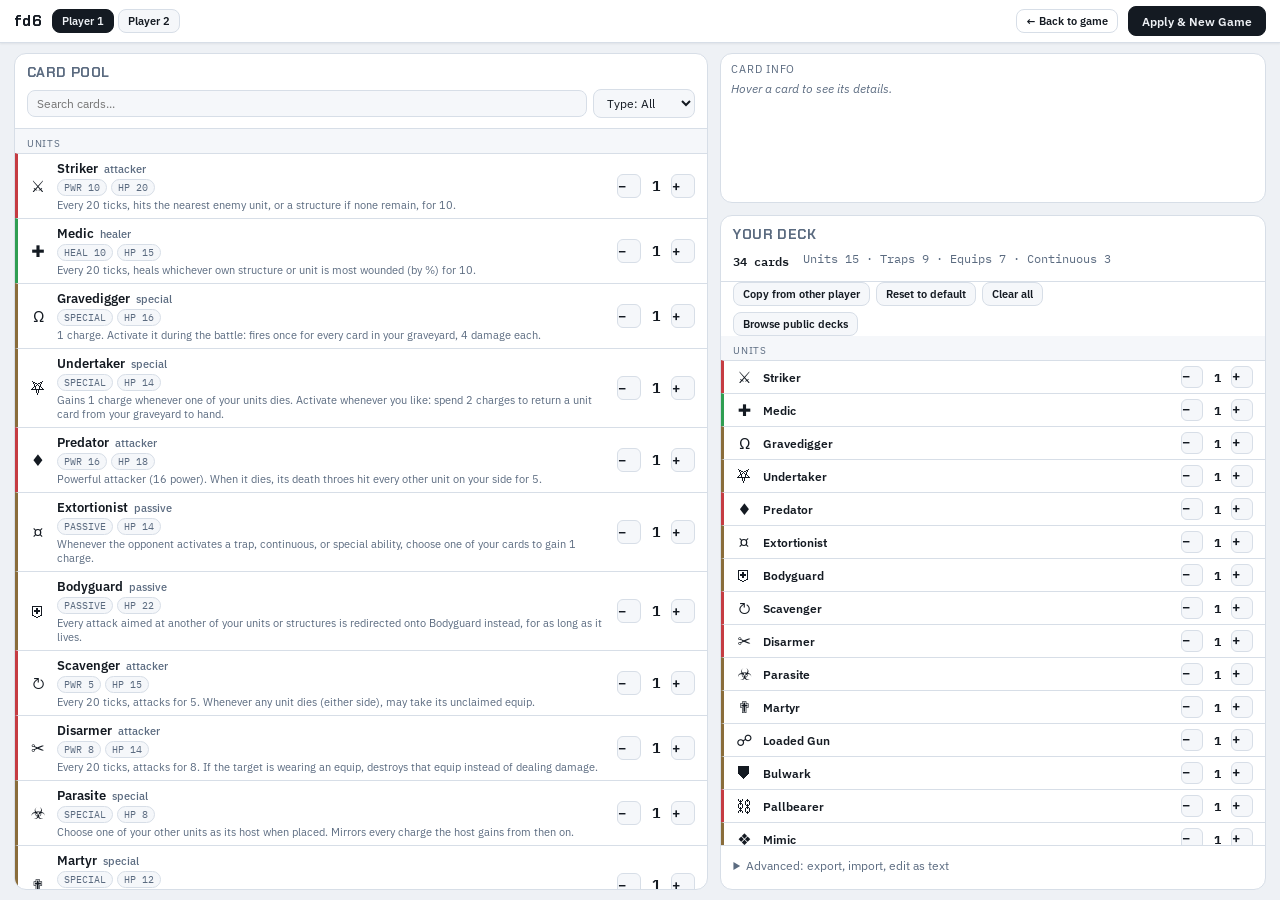
==== commit 194cf48d: "wip" ====
--- a/decks.html
+++ b/decks.html
@@ -101,6 +101,7 @@
   .pub-chip.ctrap{ border-left-color:var(--trap); }
   .pub-chip.cequip{ border-left-color:var(--equip); }
   .pub-chip.cspecial{ border-left-color:var(--special); }
+  .btn.danger:hover:not(:disabled){ border-color:var(--danger); color:var(--danger); }
   .pub-error{ font-size:.68rem; color:var(--danger); white-space:pre-wrap; }
   .advanced{ flex:0 0 auto; border-top:1px solid var(--line); padding:8px 12px 12px; }
   .advanced summary{ font-size:.75rem; color:var(--text-dim); cursor:pointer; padding:4px 0; }
@@ -382,6 +383,7 @@
   // saving needs the local server (node server.js), so the Save button only appears when it responds.
   var lastSavedName = '';
   var publicDecks = [];   // [{ file, name, recipe, errors }]
+  var serverAvailable = false;   // decks/ is writable only when server.js is running; static hosting is read-only
   var publicSearch = '';
 
   function showSharedStatus(text, isError){
@@ -435,6 +437,11 @@
         b.disabled = total === 0 || d.errors.length > 0;
         b.addEventListener('click', function(){ usePublicDeck(d, side); });
       });
+      if (serverAvailable){
+        var del = actions.appendChild(el('button', 'btn small danger', { type: 'button', title: 'Delete decks/' + d.file + ' from the project' }));
+        del.textContent = 'Delete';
+        del.addEventListener('click', function(){ deletePublicDeck(d, del); });
+      }
       if (d.errors.length) row.appendChild(el('div', 'pub-error', {})).textContent = d.file + ':\n' + d.errors.join('\n');
       var cards = row.appendChild(el('div', 'pub-cards', {}));
       Object.keys(CARD_DEFS).forEach(function(k){
@@ -454,6 +461,28 @@
     closePublicDecks();
     renderAll();
     showSharedStatus('Loaded "' + d.name + '" into Player ' + (side + 1) + '.');
+  }
+
+  function deletePublicDeck(d, btn){
+    if (!confirm('Delete the public deck "' + d.name + '"?\n\ndecks/' + d.file + ' will be removed from the project. This cannot be undone.')) return;
+    btn.disabled = true;
+    btn.textContent = 'Deleting…';
+    fetch('api/decks/' + encodeURIComponent(d.file), { method: 'DELETE' })
+      .then(function(r){ return r.json().then(function(body){ return { status: r.status, body: body }; }); })
+      .then(function(res){
+        if (res.status !== 200){
+          showSharedStatus(res.body.error || 'Delete failed.', true);
+          btn.disabled = false; btn.textContent = 'Delete';
+          return;
+        }
+        publicDecks = publicDecks.filter(function(x){ return x.file !== d.file; });
+        renderPublicList();
+        showSharedStatus('Deleted decks/' + d.file + '.');
+      })
+      .catch(function(){
+        showSharedStatus('Delete failed — is node server.js still running?', true);
+        btn.disabled = false; btn.textContent = 'Delete';
+      });
   }
 
   function openPublicDecks(){
@@ -497,7 +526,7 @@
       .catch(function(){ showSharedStatus('Save failed — is node server.js still running?', true); });
   });
   fetch('api/status', { cache: 'no-store' })
-    .then(function(r){ if (r.ok) document.getElementById('deckSaveShared').hidden = false; })
+    .then(function(r){ if (r.ok){ serverAvailable = true; document.getElementById('deckSaveShared').hidden = false; } })
     .catch(function(){});
 
   document.getElementById('deckApply').addEventListener('click', function(){
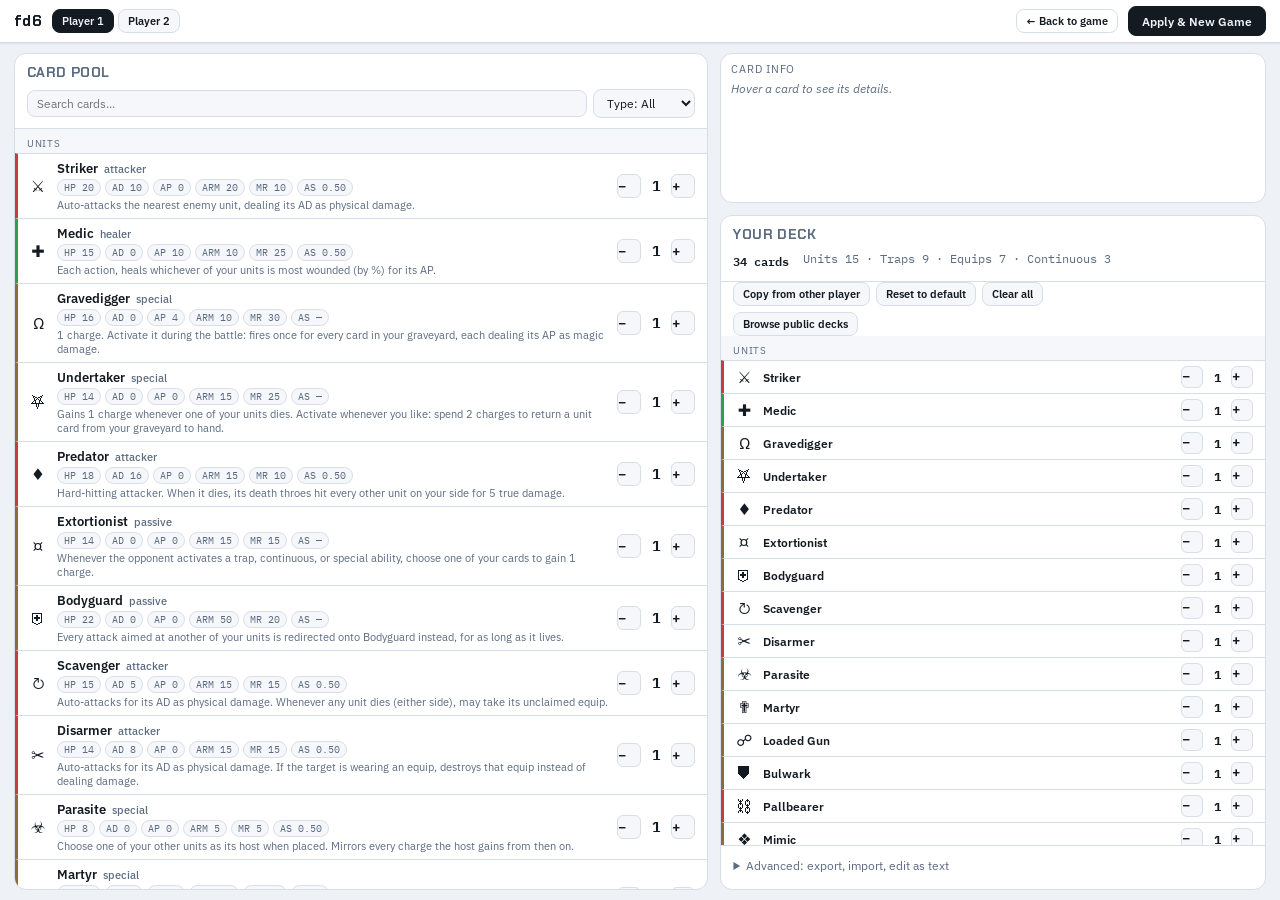
==== commit 259ab423: "League-style unit stats; win rounds instead of destroying structures - Units get HP/AD/AP/Armor/MR/A" ====
--- a/decks.html
+++ b/decks.html
@@ -249,7 +249,7 @@
         var maxed = qty >= MAX_COPIES;
         var row = el('div', 'row-card ' + cardColorClass(card) + (maxed ? ' maxed' : ''), {});
         var sub = card.type === 'unit' ? card.unitType : '';
-        var lines = statLines(card).filter(Boolean);
+        var lines = card.type === 'unit' ? unitStatList(card) : statLines(card).filter(Boolean);
         var pills = lines.map(function(l){ return '<span class="pill-stat mono">' + l + '</span>'; }).join('');
         row.innerHTML =
           '<div class="icon">' + card.icon + '</div>' +
